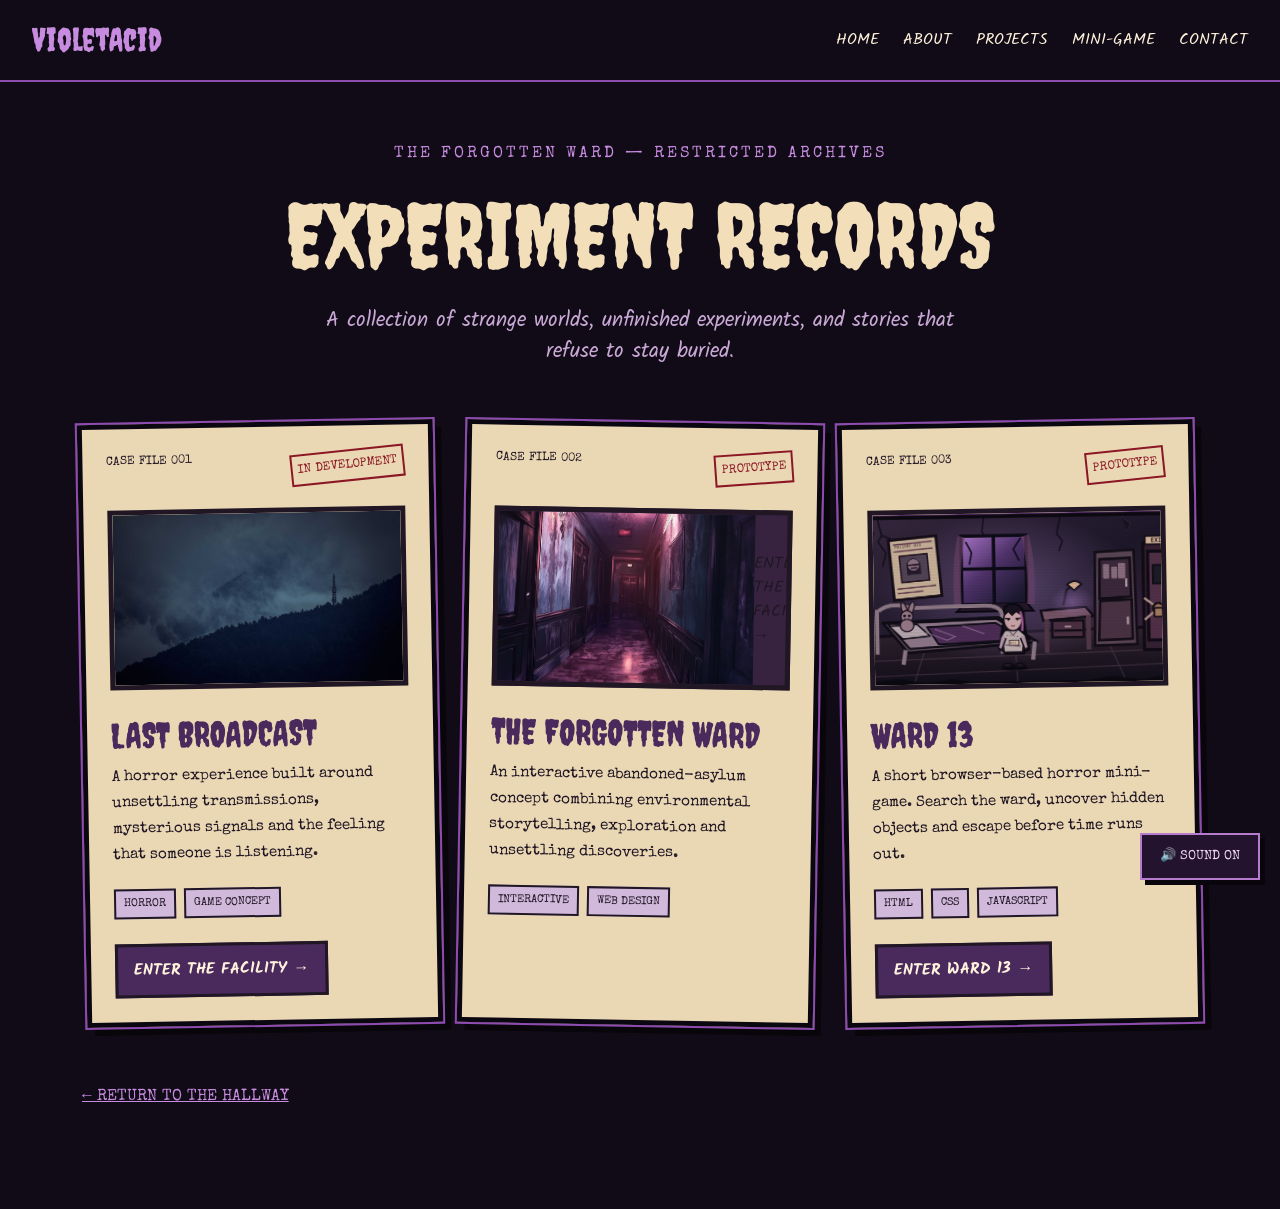
==== projects.html @ 55a328a5 "Add files via upload" ====
<!DOCTYPE html>
<html lang="en">
<head>
    <meta charset="UTF-8">
    <meta name="viewport" content="width=device-width, initial-scale=1.0">
    <title>Experiment Records | VioletAcid</title>
    <link href="https://cdn.jsdelivr.net/npm/bootstrap@5.3.3/dist/css/bootstrap.min.css" rel="stylesheet">
    <link rel="stylesheet" href="style.css">
</head>

<body class="projects-page">

<header class="asylum-nav">
    <a href="index.html" class="asylum-logo">VioletAcid</a>
    <nav class="asylum-links" aria-label="Main navigation">
        <a href="index.html">HOME</a>
        <a href="about.html">ABOUT</a>
        <a href="projects.html" aria-current="page">PROJECTS</a>
        <a href="ward13.html">MINI-GAME</a>
        <a href="contact.html">CONTACT</a>
    </nav>
</header>

<main class="projects-main container">
    <p class="projects-intro">THE FORGOTTEN WARD — RESTRICTED ARCHIVES</p>
    <h1 class="projects-heading">EXPERIMENT RECORDS</h1>
    <p class="projects-description">
        A collection of strange worlds, unfinished experiments,
        and stories that refuse to stay buried.
    </p>

    <div class="row g-4">

        <div class="col-12 col-md-6 col-lg-4">
            <article class="experiment-card">
                <div class="experiment-card-top">
                    <span>CASE FILE 001</span>
                    <span class="experiment-status">IN DEVELOPMENT</span>
                </div>

                

<div class="experiment-visual">
    <img src="assets/images/last-broadcast.jpg"
         alt="Last Broadcast concept artwork"
         class="last-broadcast-image">
</div>

                <h2>LAST BROADCAST</h2>
                <p>
                    A horror experience built around unsettling
                    transmissions, mysterious signals and the
                    feeling that someone is listening.
                </p>

                <div class="experiment-tags">
                    <span>HORROR</span>
                    <span>GAME CONCEPT</span>
                </div>
                <a href="hallway.html" class="experiment-link">
    ENTER THE FACILITY →
</a>
            </article>
        </div>

        <div class="col-12 col-md-6 col-lg-4">
            <article class="experiment-card">
                <div class="experiment-card-top">
                    <span>CASE FILE 002</span>
                    <span class="experiment-status">PROTOTYPE</span>
                </div>

                <div class="experiment-visual">
                    <img src="assets/images/asylum-hallway.png"
     alt="The Forgotten Ward asylum hallway">
     <a href="hallway.html" class="project-button">
    ENTER THE FACILITY →
</a>
                </div>

                <h2>THE FORGOTTEN WARD</h2>
                <p>
                    An interactive abandoned-asylum concept
                    combining environmental storytelling,
                    exploration and unsettling discoveries.
                </p>

                <div class="experiment-tags">
                    <span>INTERACTIVE</span>
                    <span>WEB DESIGN</span>
                </div>
            </article>
        </div>

        <div class="col-12 col-md-6 col-lg-4">
            <article class="experiment-card">
                <div class="experiment-card-top">
                    <span>CASE FILE 003</span>
                    <span class="experiment-status">PROTOTYPE</span>
                </div>

                <div class="experiment-visual">
                    <img src="assets/images/ward13-preview.png"
     alt="Ward 13 horror escape game">
                </div>

                <h2>WARD 13</h2>
                <p>
                    A short browser-based horror mini-game.
                    Search the ward, uncover hidden objects
                    and escape before time runs out.
                </p>

                <div class="experiment-tags">
                    <span>HTML</span>
                    <span>CSS</span>
                    <span>JAVASCRIPT</span>
                </div>

                <a href="ward13.html" class="experiment-link">
                    ENTER WARD 13 →
                </a>
            </article>
        </div>

    </div>

    <a href="hallway.html" class="projects-return">
        ← RETURN TO THE HALLWAY
    </a>
</main>
<script src="asylum-audio.js"></script>
</body>
</html>
---- style.css ----
/* VIOLETACID — COMIC HORROR DESIGN SYSTEM */

@import url('https://fonts.googleapis.com/css2?family=Creepster&family=Kalam:wght@400;700&family=Special+Elite&display=swap');

:root {
    --black: #0b0710;
    --purple: #8e4bb0;
    --purple-light: #c78bdf;
    --paper: #f2dfba;
    --blood: #8b1725;
    --white: #fff2dc;
}

* {
    box-sizing: border-box;
}

body {
    margin: 0;
    background: var(--black);
    color: var(--white);
    font-family: 'Kalam', cursive;
}

h1, h2, h3 {
    font-family: 'Creepster', cursive;
}

a {
    color: inherit;
    text-decoration: none;
}

button {
    cursor: pointer;
}

/* TOP NAVIGATION */

.asylum-nav {
    display: flex;
    align-items: center;
    justify-content: space-between;
    padding: 16px 32px;
    border-bottom: 2px solid var(--purple);
}

.asylum-logo {
    font-family: 'Creepster', cursive;
    font-size: 2rem;
    color: var(--purple-light);
}

.asylum-links {
    display: flex;
    gap: 24px;
}

.asylum-links a {
    font-family: 'Kalam', cursive;
    font-size: 1rem;
}

.asylum-links a:hover {
    color: var(--purple-light);
}

/* HOMEPAGE */

.asylum-entrance {
    min-height: calc(100vh - 84px);
    display: flex;
    align-items: center;
    justify-content: center;
    padding: 48px 24px;
    text-align: center;
}

.entrance-content {
    max-width: 800px;
}

.entrance-content h1 {
    font-size: clamp(4rem, 12vw, 9rem);
    line-height: 1;
    color: var(--white);
    text-shadow: 5px 5px 0 var(--purple);
}

.entrance-subtitle {
    font-size: 1.8rem;
    color: var(--purple-light);
    letter-spacing: 4px;
}

.entrance-quote {
    font-size: 1.4rem;
    margin: 32px 0;
}

/* TORN PAPER BUTTON — BASE STYLE */

.enter-button {
    background: var(--paper);
    color: var(--black);
    border: 3px solid var(--black);
    padding: 16px 32px;
    font-family: 'Kalam', cursive;
    font-size: 1.4rem;
    font-weight: 700;
    transform: rotate(-2deg);
}

.enter-button:hover {
    transform: rotate(0deg);
    background: var(--purple-light);
}

/* MOBILE */

@media (max-width: 768px) {
    .asylum-nav {
        flex-direction: column;
        gap: 12px;
    }

    .asylum-links {
        flex-wrap: wrap;
        justify-content: center;
        gap: 12px;
    }

    .entrance-content h1 {
        font-size: clamp(3.5rem, 14vw, 6rem);
    }
}


/* HOMEPAGE DETAILS */

.facility-label {
    font-family: 'Special Elite', monospace;
    font-size: 1rem;
    letter-spacing: 2px;
    color: var(--paper);
    margin-bottom: 24px;
}

.enter-button {
    display: inline-block;
    text-decoration: none;
    line-height: 1.4;
}

.enter-button:focus-visible,
.asylum-links a:focus-visible {
    outline: 3px solid var(--purple-light);
    outline-offset: 5px;
}


/* COMIC-BOOK ASYLUM BACKGROUND */

.asylum-entrance {
    min-height: calc(100vh - 72px);
    background-image: url("assets/images/asylum-bedroom.png");
    background-size: cover;
    background-position: center;
    background-repeat: no-repeat;

    justify-content: flex-end;
    text-align: left;
    padding: 48px 8%;
}

.entrance-content {
    width: min(100%, 650px);
}

@media (max-width: 768px) {
    .asylum-entrance {
        justify-content: center;
        padding: 48px 24px;
    }
}


/* COMIC-BOOK TEXT PANEL */

.entrance-content {
    width: min(100%, 650px);
    background: rgba(11, 7, 16, 0.88);
    border: 3px solid var(--black);
    outline: 2px solid var(--purple);
    padding: 32px;
    position: relative;
    z-index: 1;
}

.entrance-content h1 {
    font-size: clamp(3.5rem, 8vw, 7rem);
    overflow-wrap: anywhere;
}

.entrance-quote {
    color: var(--white);
    text-shadow: 2px 2px 0 var(--black);
}

@media (max-width: 768px) {
    .entrance-content {
        padding: 24px;
    }
}


/* PURPLE COMIC-BOOK ATMOSPHERE */

.asylum-entrance {
    position: relative;
    isolation: isolate;
}

.asylum-entrance::before {
    content: "";
    position: absolute;
    inset: 0;
    background: rgba(104, 36, 153, 0.28);
    mix-blend-mode: multiply;
    pointer-events: none;
    z-index: -1;
}


/* DISTRESSED COMIC-BOOK CAPTION */

.entrance-content {
    background: rgba(11, 7, 16, 0.94);
    border: 4px solid var(--black);
    outline: none;
    clip-path: polygon(
        0% 2%, 8% 0%, 19% 1%,
        31% 0%, 44% 2%, 57% 0%,
        71% 1%, 84% 0%, 100% 2%,
        99% 24%, 100% 49%,
        98% 74%, 100% 98%,
        86% 100%, 72% 99%,
        57% 100%, 41% 98%,
        26% 100%, 12% 99%,
        0% 100%, 1% 74%,
        0% 48%, 1% 22%
    );
    padding: 40px;
}

@media (max-width: 768px) {
    .entrance-content {
        padding: 24px;
    }
}


/* THE FORGOTTEN WARD — HALLWAY */

.hallway-page {
    min-height: 100vh;
    background: #100b16;
}

.hallway-main {
    min-height: calc(100vh - 72px);
    padding: 64px 24px;
    text-align: center;
    background-color: #100b16;
}

.hallway-label {
    color: var(--purple-light);
    font-family: 'Special Elite', monospace;
    letter-spacing: 3px;
}

.hallway-main h1 {
    color: var(--paper);
    font-size: clamp(3rem, 7vw, 6rem);
    margin-bottom: 48px;
}

.door-grid {
    display: grid;
    grid-template-columns: repeat(5, minmax(0, 1fr));
    gap: 16px;
    max-width: 1300px;
    margin: 0 auto;
    align-items: end;
}

.asylum-door {
    position: relative;
    display: flex;
    flex-direction: column;
    align-items: center;
    min-height: 380px;
    padding: 20px 10px;
    background: #3e254e;
    border: 9px ridge #211329;
    color: var(--paper);
    transition: transform 0.2s ease, background 0.2s ease;
}

.asylum-door:hover,
.asylum-door:focus-visible {
    background: #68417b;
    transform: translateY(-10px);
    color: var(--white);
}

.door-sign {
    background: var(--paper);
    color: var(--black);
    border: 3px solid var(--black);
    padding: 10px 8px;
    font-family: 'Kalam', cursive;
    font-size: 1rem;
    font-weight: 700;
    line-height: 1.2;
    transform: rotate(-3deg);
    width: 100%;
}

.door-number {
    margin-top: 80px;
    font-family: 'Special Elite', monospace;
    font-size: 2rem;
}

.door-handle {
    position: absolute;
    top: 66%;
    right: 12px;
    width: 12px;
    height: 25px;
    background: var(--paper);
    border: 3px solid var(--black);
}

.hallway-warning {
    margin-top: 48px;
    color: var(--blood);
    font-family: 'Special Elite', monospace;
    letter-spacing: 2px;
}

@media (max-width: 1000px) {
    .door-grid {
        grid-template-columns: repeat(3, minmax(0, 1fr));
    }
}

@media (max-width: 600px) {
    .door-grid {
        grid-template-columns: repeat(2, minmax(0, 1fr));
    }

    .asylum-door {
        min-height: 260px;
    }

    .door-number {
        margin-top: 45px;
    }
}


/* FIX — ENTER THE FACILITY BUTTON */

.entrance-content .enter-button {
    display: inline-flex;
    align-items: center;
    justify-content: center;

    width: auto;
    min-width: 270px;
    min-height: 64px;

    padding: 14px 24px;
    margin-top: 12px;

    background-color: #f2dfba;
    color: #0b0710;

    border: 3px solid #0b0710;
    font-family: 'Kalam', cursive;
    font-size: 1.25rem;
    font-weight: 700;
    line-height: 1.3;
    text-align: center;
    text-decoration: none;

    clip-path: none;
    transform: rotate(-2deg);
}

.entrance-content .enter-button:hover {
    background-color: #c78bdf;
    color: #0b0710;
    transform: rotate(0deg);
}

@media (max-width: 600px) {
    .entrance-content .enter-button {
        min-width: 0;
        width: 100%;
        font-size: 1rem;
    }
}


/* STEP 12 — COMIC-BOOK ASYLUM DOORS */

.hallway-main {
    background-color: #140d1d;
    border-top: 4px solid #08050b;
}

.door-grid {
    gap: 20px;
    perspective: 1000px;
}

.asylum-door {
    min-height: 400px;
    background: #4a2a5d;
    border: 10px solid #110a18;
    outline: 3px solid #8e4bb0;
    box-shadow:
        inset 8px 0 #24132e,
        inset -8px 0 #24132e,
        8px 8px 0 #08050b;
    overflow: visible;
    transition: transform 0.2s ease;
}

/* Recessed upper window */
.asylum-door::before {
    content: "";
    position: absolute;
    top: 110px;
    left: 24%;
    width: 52%;
    height: 100px;
    background:
        repeating-linear-gradient(
            90deg,
            transparent 0 17px,
            #0b0710 17px 22px
        ),
        #211329;
    border: 7px solid #160c1d;
    outline: 2px solid #8e4bb0;
}

/* Lower door panel */
.asylum-door::after {
    content: "";
    position: absolute;
    bottom: 24px;
    left: 18%;
    width: 64%;
    height: 90px;
    border: 7px solid #211329;
    box-shadow: inset 0 0 0 3px #68417b;
    pointer-events: none;
}

.door-sign {
    position: relative;
    z-index: 2;
    background: #f2dfba;
    border: 4px solid #0b0710;
    box-shadow: 4px 5px 0 #0b0710;
    transform: rotate(-3deg);
}

.door-number {
    position: relative;
    z-index: 2;
    margin-top: 205px;
    color: #f2dfba;
    text-shadow: 2px 2px #0b0710;
}

.door-handle {
    z-index: 3;
    top: 66%;
    right: 12px;
    width: 12px;
    height: 28px;
    background: #f2dfba;
    border: 3px solid #0b0710;
}

.asylum-door:hover,
.asylum-door:focus-visible {
    transform: translateY(-12px) rotate(-1deg);
    background: #68417b;
}

@media (max-width: 600px) {
    .asylum-door {
        min-height: 300px;
    }

    .asylum-door::before {
        top: 105px;
        height: 65px;
    }

    .asylum-door::after {
        height: 50px;
    }

    .door-number {
        margin-top: 145px;
    }
}


/* STEP 13 — ILLUSTRATED ASYLUM HALLWAY */

.hallway-main {
    position: relative;
    isolation: isolate;

    background-image:
        linear-gradient(
            rgba(11, 7, 16, 0.48),
            rgba(11, 7, 16, 0.72)
        ),
        url("assets/images/asylum-hallway.png");

    background-size: cover;
    background-position: center;
    background-repeat: no-repeat;
    background-attachment: scroll;
}

.hallway-main h1,
.hallway-label,
.hallway-warning {
    position: relative;
    z-index: 1;
}

.asylum-door {
    background: rgba(74, 42, 93, 0.88);
}

.asylum-door:hover,
.asylum-door:focus-visible {
    background: rgba(142, 75, 176, 0.95);
}


/* STEP 14 — PATIENT FILE */


.patient-page {
    background: #100b16;
}

.patient-main {
    padding-top: 60px;
    padding-bottom: 100px;
}

.patient-intro {
    color: #c78bdf;
    font-family: 'Special Elite', monospace;
    letter-spacing: 3px;
    text-align: center;
}

.patient-heading {
    text-align: center;
    color: #f2dfba;
    font-size: clamp(3rem, 7vw, 6rem);
    margin-bottom: 40px;
}

.patient-document {
    position: relative;
    background: #ead8b4;
    color: #201624;
    padding: 48px;
    border: 5px solid #0b0710;
    outline: 3px solid #8e4bb0;
    box-shadow: 14px 14px 0 #08050b;
    transform: rotate(-0.5deg);
    font-family: 'Special Elite', monospace;
}

.patient-top {
    display: flex;
    justify-content: space-between;
    align-items: center;
    gap: 20px;
    flex-wrap: wrap;
    border-bottom: 3px solid #201624;
    padding-bottom: 20px;
}

.confidential-stamp {
    color: #8b1725;
    border: 4px solid #8b1725;
    padding: 8px 14px;
    font-weight: bold;
    transform: rotate(-8deg);
}

.patient-photo {
    background: #c9b48e;
    border: 5px solid #201624;
    padding: 15px;
    text-align: center;
    box-shadow: 6px 6px 0 #6e5c4e;
}

.photo-placeholder {
    display: flex;
    justify-content: center;
    align-items: center;
    height: 280px;
    margin: 15px 0;
    background: #37233f;
    color: #c78bdf;
    font-family: 'Creepster', cursive;
    font-size: 8rem;
}

.patient-name {
    font-family: 'Creepster', cursive;
    font-size: clamp(2rem, 4vw, 3.5rem);
    color: #4a2a5d;
    margin-bottom: 25px;
}

.patient-document h3 {
    font-family: 'Creepster', cursive;
    color: #4a2a5d;
    font-size: 2rem;
    margin-bottom: 20px;
}

.patient-story {
    line-height: 1.9;
}

.patient-divider {
    border-top: 3px dashed #8b1725;
    margin: 35px 0;
}

.skills-list {
    display: flex;
    flex-wrap: wrap;
    gap: 12px;
}

.skills-list span {
    border: 3px solid #201624;
    padding: 10px 15px;
    background: #d1b9dc;
    font-weight: bold;
    transform: rotate(-2deg);
}

.skills-list span:nth-child(even) {
    transform: rotate(2deg);
}

.patient-note {
    color: #8b1725;
    font-family: 'Kalam', cursive;
    font-size: 1.5rem;
    line-height: 1.6;
}

.patient-bottom {
    display: flex;
    justify-content: space-between;
    flex-wrap: wrap;
    gap: 20px;
    margin-top: 50px;
    font-weight: bold;
}

.patient-bottom a {
    color: #4a2a5d;
    text-decoration: underline;
}

.patient-bottom a:hover {
    color: #8b1725;
}

@media (max-width: 768px) {
    .patient-document {
        padding: 24px;
        transform: none;
    }

    .patient-main {
        padding-top: 35px;
    }

    .photo-placeholder {
        height: 220px;
    }
}


.photo-placeholder {
    overflow: hidden;
    padding: 0;
}

.photo-placeholder img {
    display: block;
    width: 100%;
    height: 100%;
    object-fit: cover;
    object-position: center 35%;
}


.projects-page {
    background: #100b16;
}

.projects-main {
    padding-top: 60px;
    padding-bottom: 100px;
}

.projects-intro {
    text-align: center;
    color: #c78bdf;
    font-family: 'Special Elite', monospace;
    letter-spacing: 3px;
}

.projects-heading {
    text-align: center;
    color: #f2dfba;
    font-size: clamp(3rem, 7vw, 6rem);
}

.projects-description {
    max-width: 650px;
    margin: 15px auto 55px;
    text-align: center;
    font-size: 1.3rem;
    color: #c9a8d6;
}

.experiment-card {
    height: 100%;
    background: #ead8b4;
    color: #201624;
    border: 5px solid #0b0710;
    outline: 2px solid #8e4bb0;
    padding: 24px;
    box-shadow: 8px 8px 0 #08050b;
    transform: rotate(-1deg);
    transition: transform 0.2s ease;
}

.col-md-6:nth-child(even) .experiment-card {
    transform: rotate(1deg);
}

.experiment-card:hover {
    transform: rotate(0deg) translateY(-6px);
}

.experiment-card-top {
    display: flex;
    justify-content: space-between;
    align-items: start;
    gap: 10px;
    font-family: 'Special Elite', monospace;
    font-size: 0.75rem;
}

.experiment-status {
    color: #8b1725;
    border: 2px solid #8b1725;
    padding: 5px;
    text-align: center;
    transform: rotate(-5deg);
}

.experiment-visual {
    height: 180px;
    background: #37233f;
    border: 5px solid #201624;
    margin: 25px 0;
    display: flex;
    align-items: center;
    justify-content: center;
    overflow: hidden;
}


.experiment-visual span {
    font-family: 'Creepster', cursive;
    font-size: 6rem;
    color: #c78bdf;
}

.experiment-card h2 {
    font-family: 'Creepster', cursive;
    color: #4a2a5d;
    font-size: 2.2rem;
}

.experiment-card p {
    font-family: 'Special Elite', monospace;
    line-height: 1.7;
    font-size: 0.95rem;
}

.experiment-tags {
    display: flex;
    flex-wrap: wrap;
    gap: 8px;
    margin-top: 20px;
}

.experiment-tags span {
    border: 2px solid #201624;
    background: #d1b9dc;
    padding: 5px 8px;
    font-family: 'Special Elite', monospace;
    font-size: 0.7rem;
}

.experiment-link {
    display: inline-block;
    margin-top: 25px;
    background: #4a2a5d;
    color: #fff2dc;
    padding: 12px 16px;
    border: 3px solid #201624;
    font-family: 'Kalam', cursive;
    font-weight: bold;
}

.experiment-link:hover {
    background: #8b1725;
    color: #fff2dc;
}

.projects-return {
    display: inline-block;
    margin-top: 60px;
    color: #c78bdf;
    font-family: 'Special Elite', monospace;
    text-decoration: underline;
}

@media (max-width: 768px) {
    .projects-main {
        padding-top: 35px;
    }

    .experiment-card {
        transform: none;
    }
}


.last-broadcast-image {
    display: block;
    width: 100%;
    height: 100%;
    object-fit: cover;
}

.experiment-visual img {
    display: block;
    width: 100%;
    height: 100%;
    object-fit: cover;
    object-position: center;
}

/* Portfolio ambience toggle */

#asylum-sound-toggle {
    position: fixed;
    right: 20px;
    bottom: 20px;
    z-index: 1000;
    padding: 12px 18px;
    background: #24132e;
    border: 2px solid #b77bce;
    color: #f1d8f5;
    font-family: 'Special Elite', monospace;
    font-size: .8rem;
    cursor: pointer;
    box-shadow: 5px 5px 0 #08050c;
}

#asylum-sound-toggle:hover {
    background: #59306c;
}

/* Shared sound button — fixed bottom right */

#asylum-sound-toggle {
    position: fixed !important;
    top: auto !important;
    left: auto !important;
    right: 20px !important;
    bottom: 20px !important;

    z-index: 99999 !important;
    width: auto !important;
    height: auto !important;
    margin: 0 !important;
    transform: none !important;

    padding: 12px 18px;
    background: #24132e;
    border: 2px solid #b77bce;
    color: #f1d8f5;
    font-family: 'Special Elite', monospace;
    font-size: 13px;
    cursor: pointer;
    box-shadow: 5px 5px 0 #08050c;
}

#asylum-sound-toggle:hover {
    background: #59306c;
}
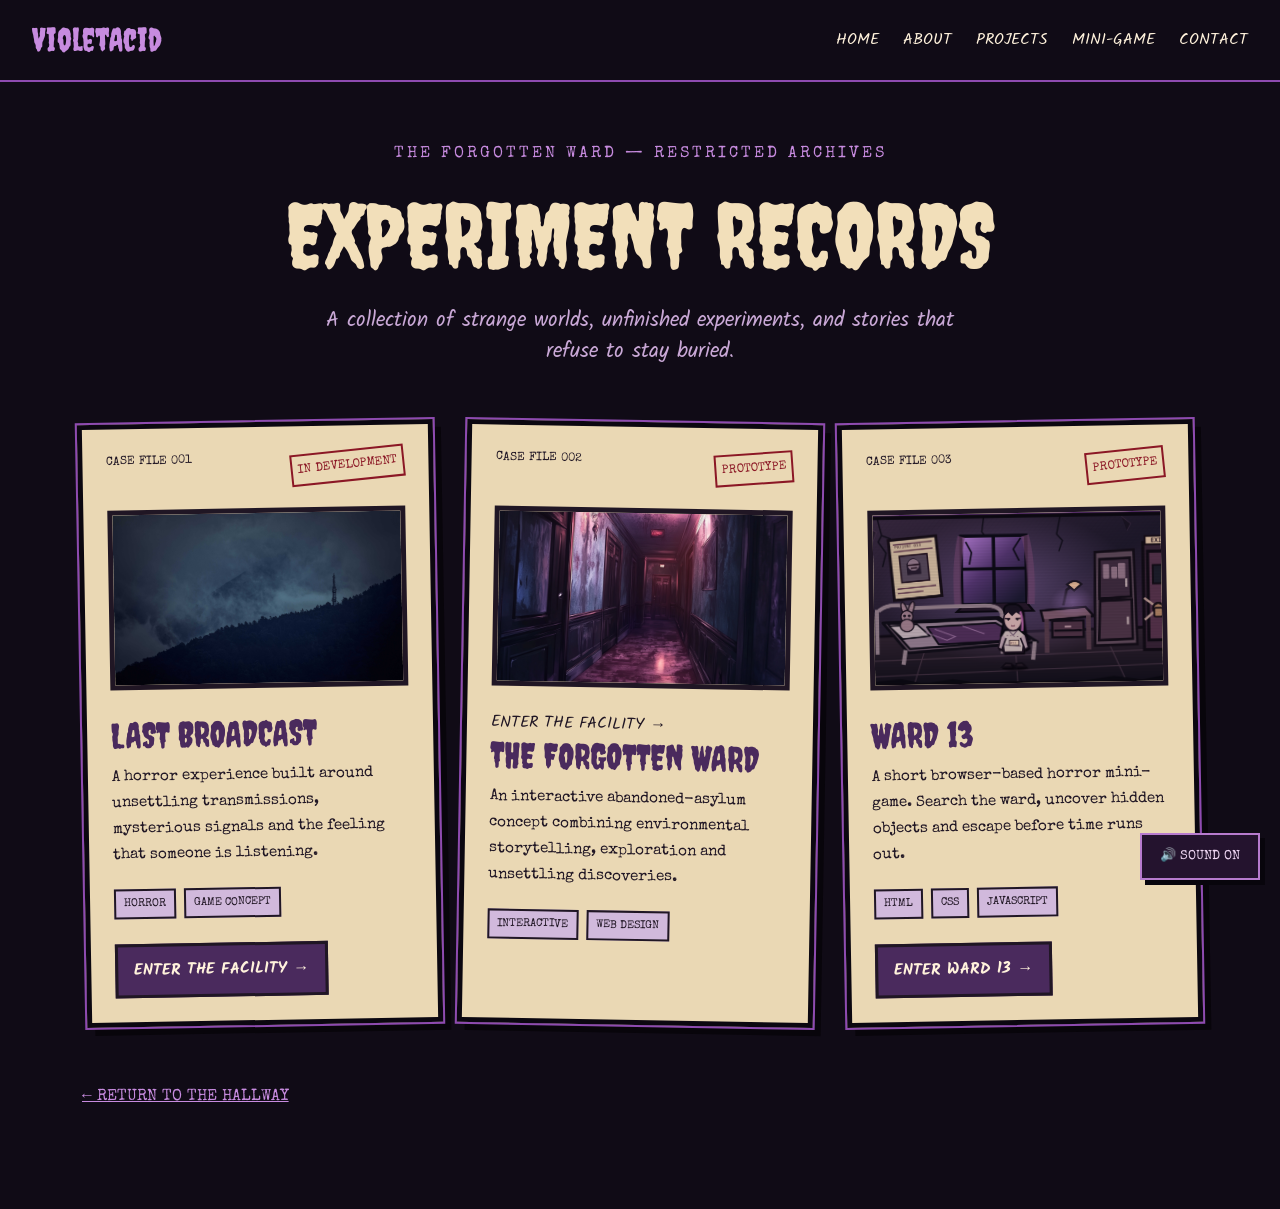
==== commit 0674bb41: "Add files via upload" ====
--- a/projects.html
+++ b/projects.html
@@ -74,10 +74,11 @@
                 <div class="experiment-visual">
                     <img src="assets/images/asylum-hallway.png"
      alt="The Forgotten Ward asylum hallway">
+     </div>
      <a href="hallway.html" class="project-button">
     ENTER THE FACILITY →
 </a>
-                </div>
+        
 
                 <h2>THE FORGOTTEN WARD</h2>
                 <p>
--- a/style.css
+++ b/style.css
@@ -946,3 +946,7 @@
 #asylum-sound-toggle:hover {
     background: #59306c;
 }
+
+.col-md-6:nth-child(even) .experiment-card:hover {
+    transform: rotate(0deg) translateY(-6px);
+}
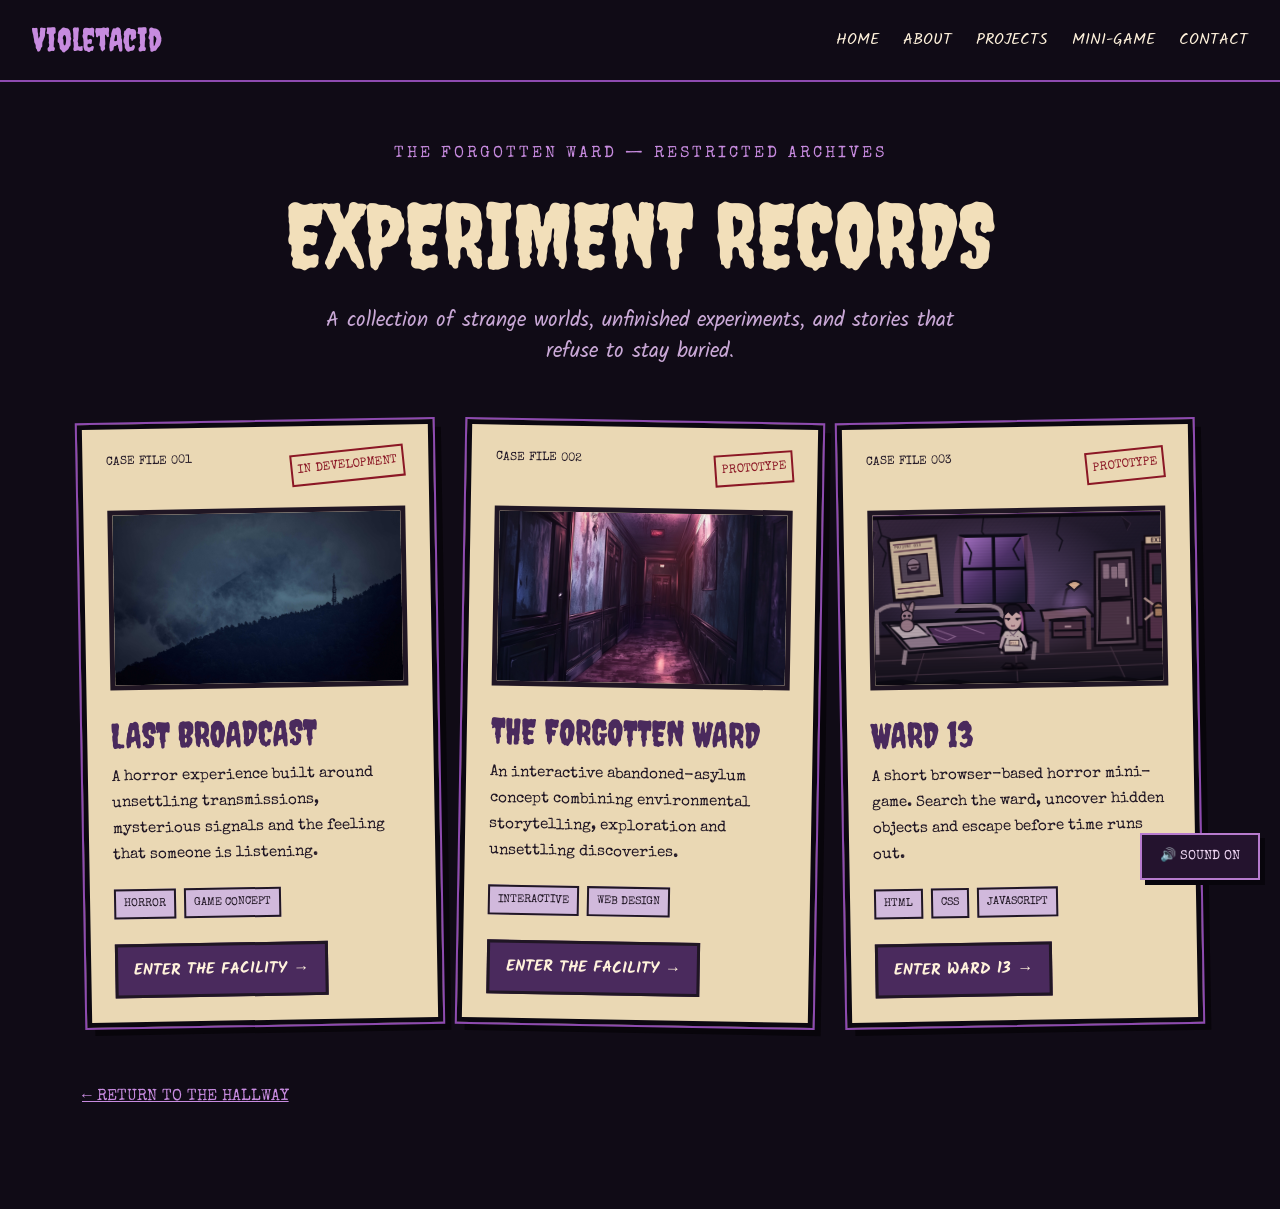
==== commit cf3fbf09: "Add files via upload" ====
--- a/projects.html
+++ b/projects.html
@@ -75,9 +75,7 @@
                     <img src="assets/images/asylum-hallway.png"
      alt="The Forgotten Ward asylum hallway">
      </div>
-     <a href="hallway.html" class="project-button">
-    ENTER THE FACILITY →
-</a>
+     
         
 
                 <h2>THE FORGOTTEN WARD</h2>
@@ -91,6 +89,11 @@
                     <span>INTERACTIVE</span>
                     <span>WEB DESIGN</span>
                 </div>
+                
+<a href="hallway.html" class="experiment-link">
+    ENTER THE FACILITY →
+</a>
+
             </article>
         </div>
 
